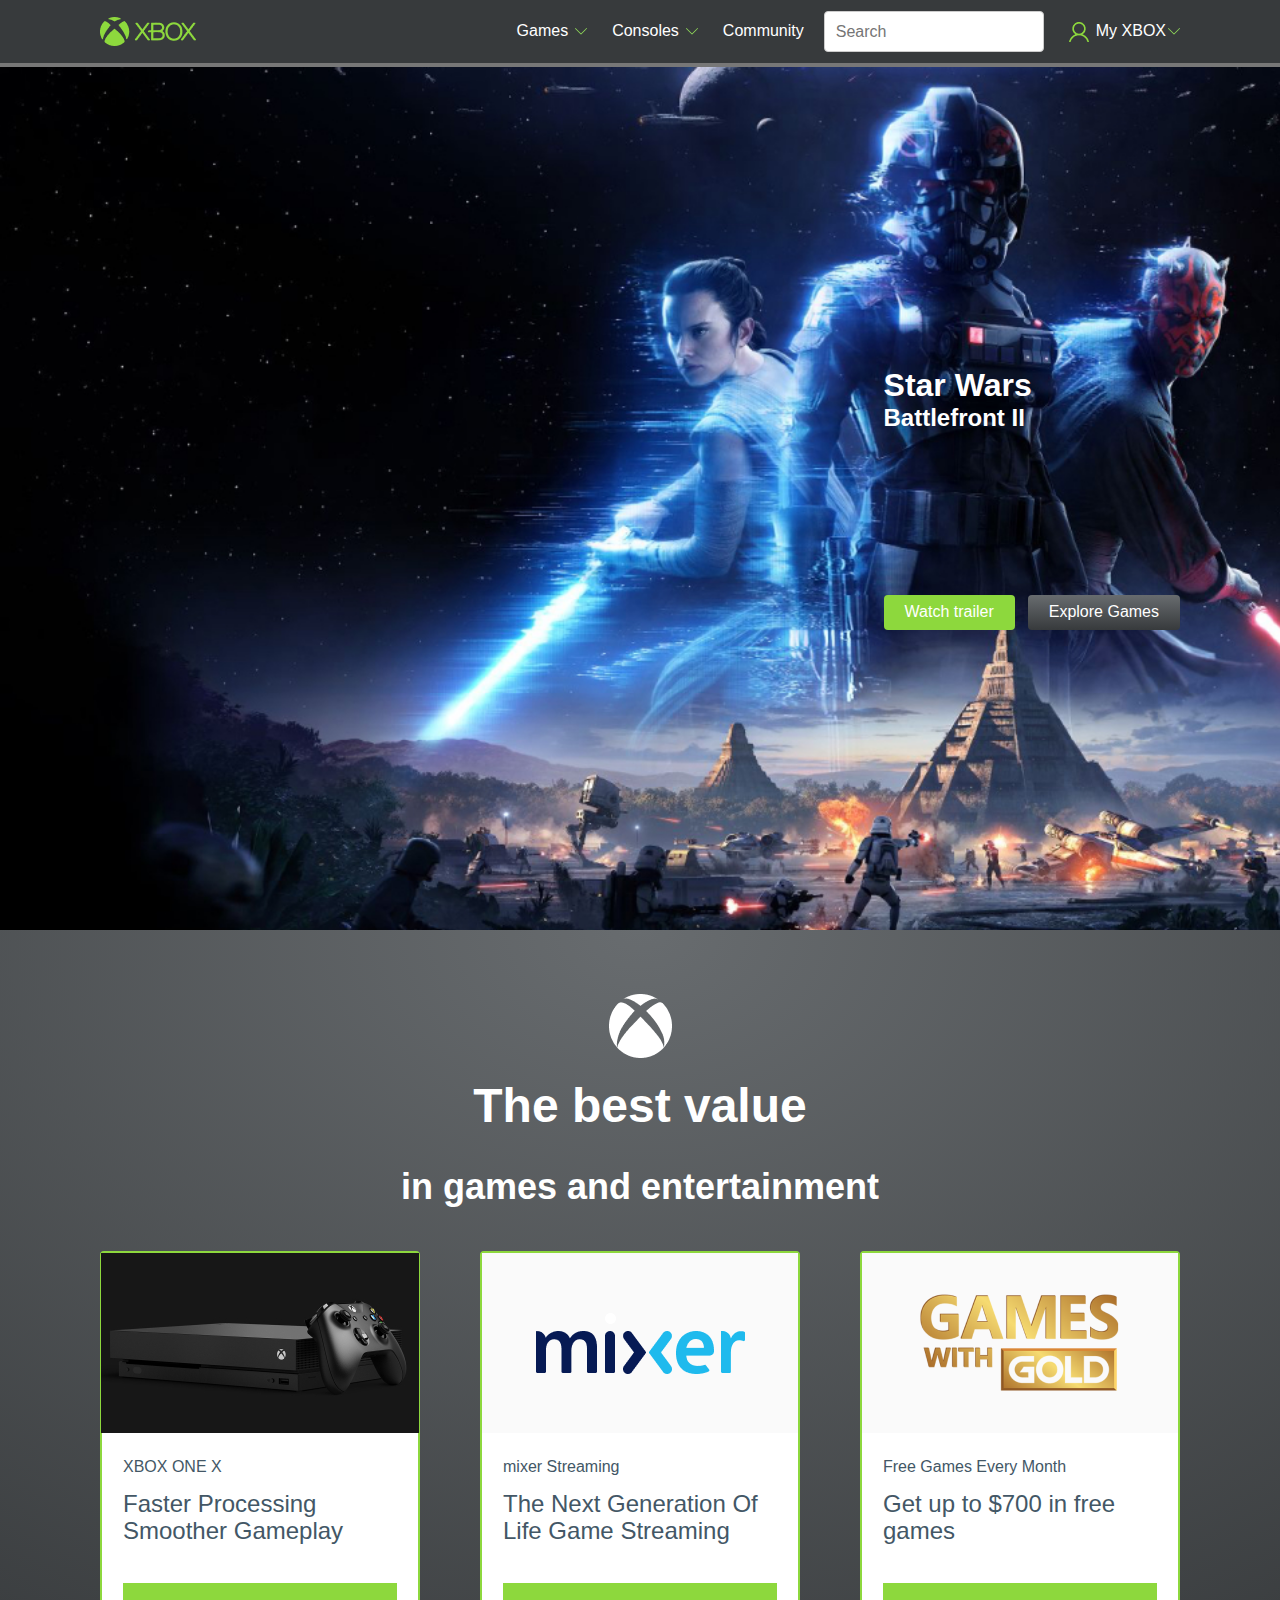
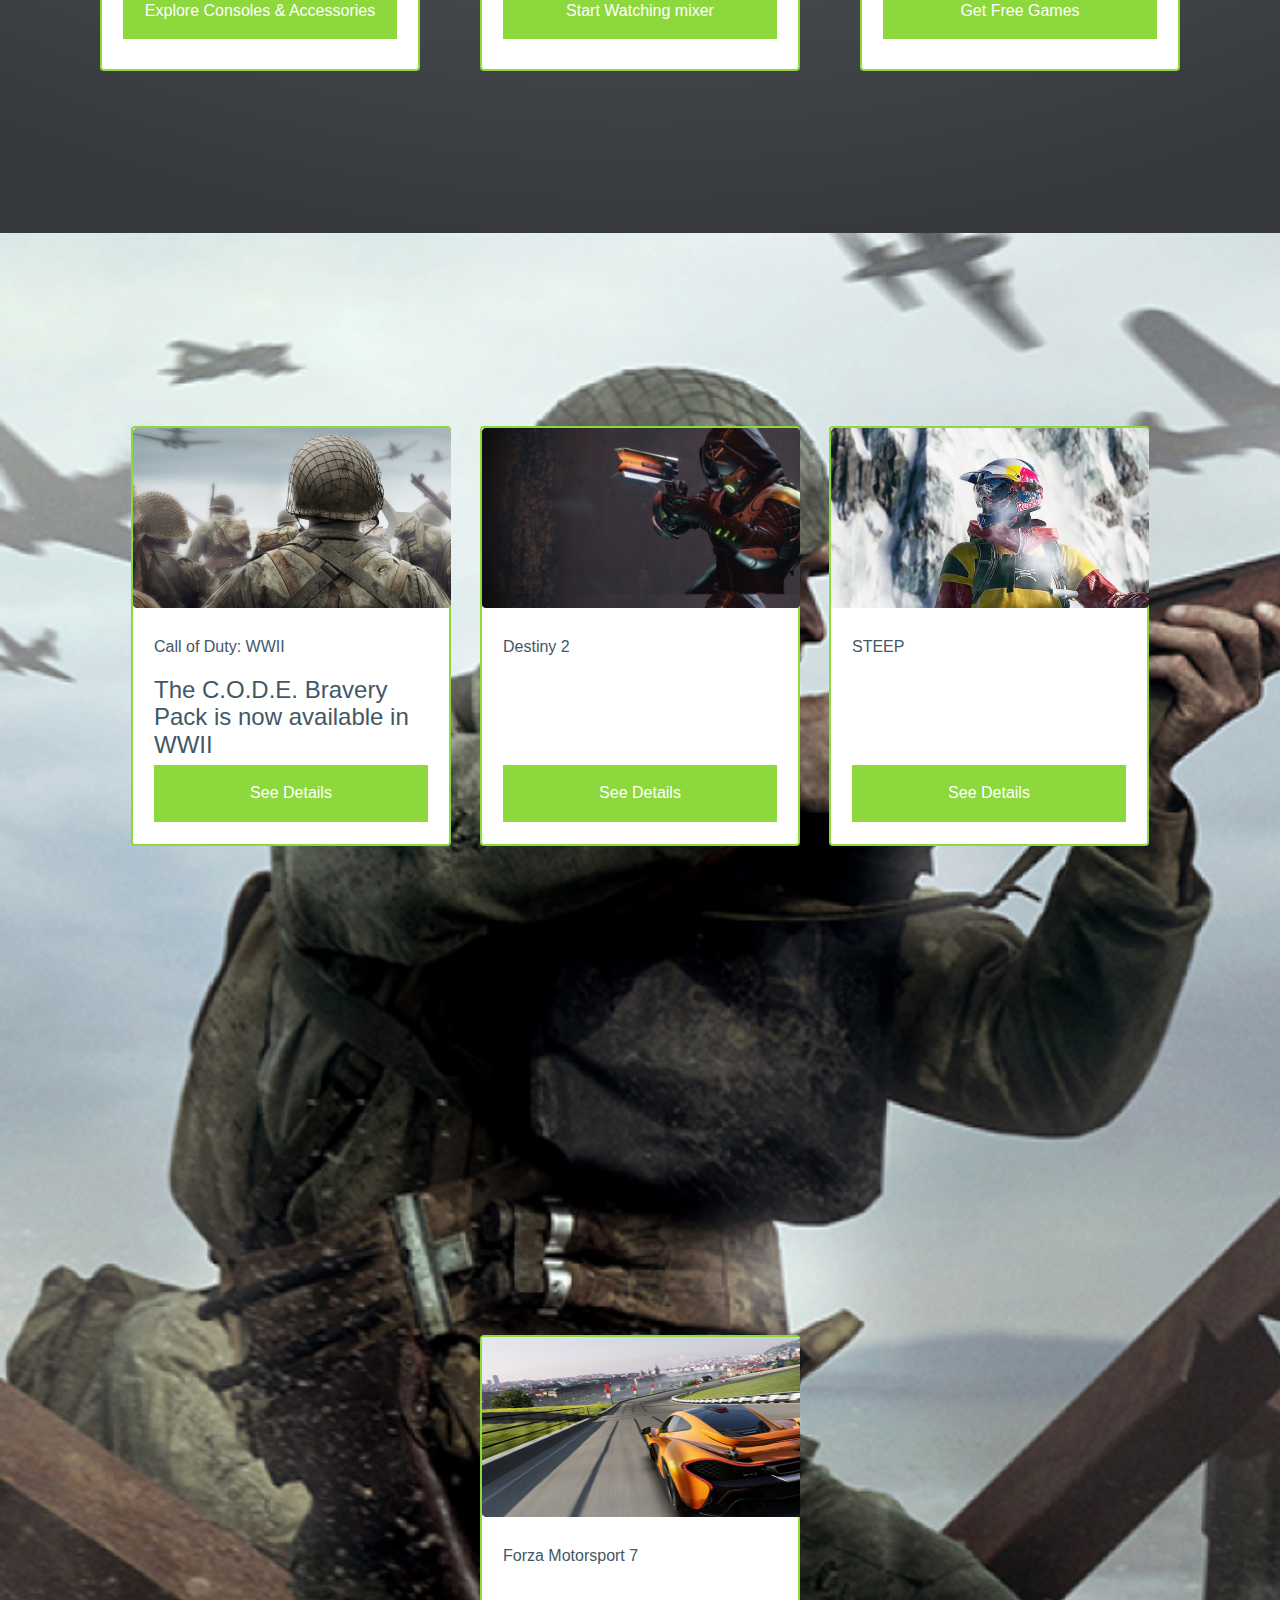
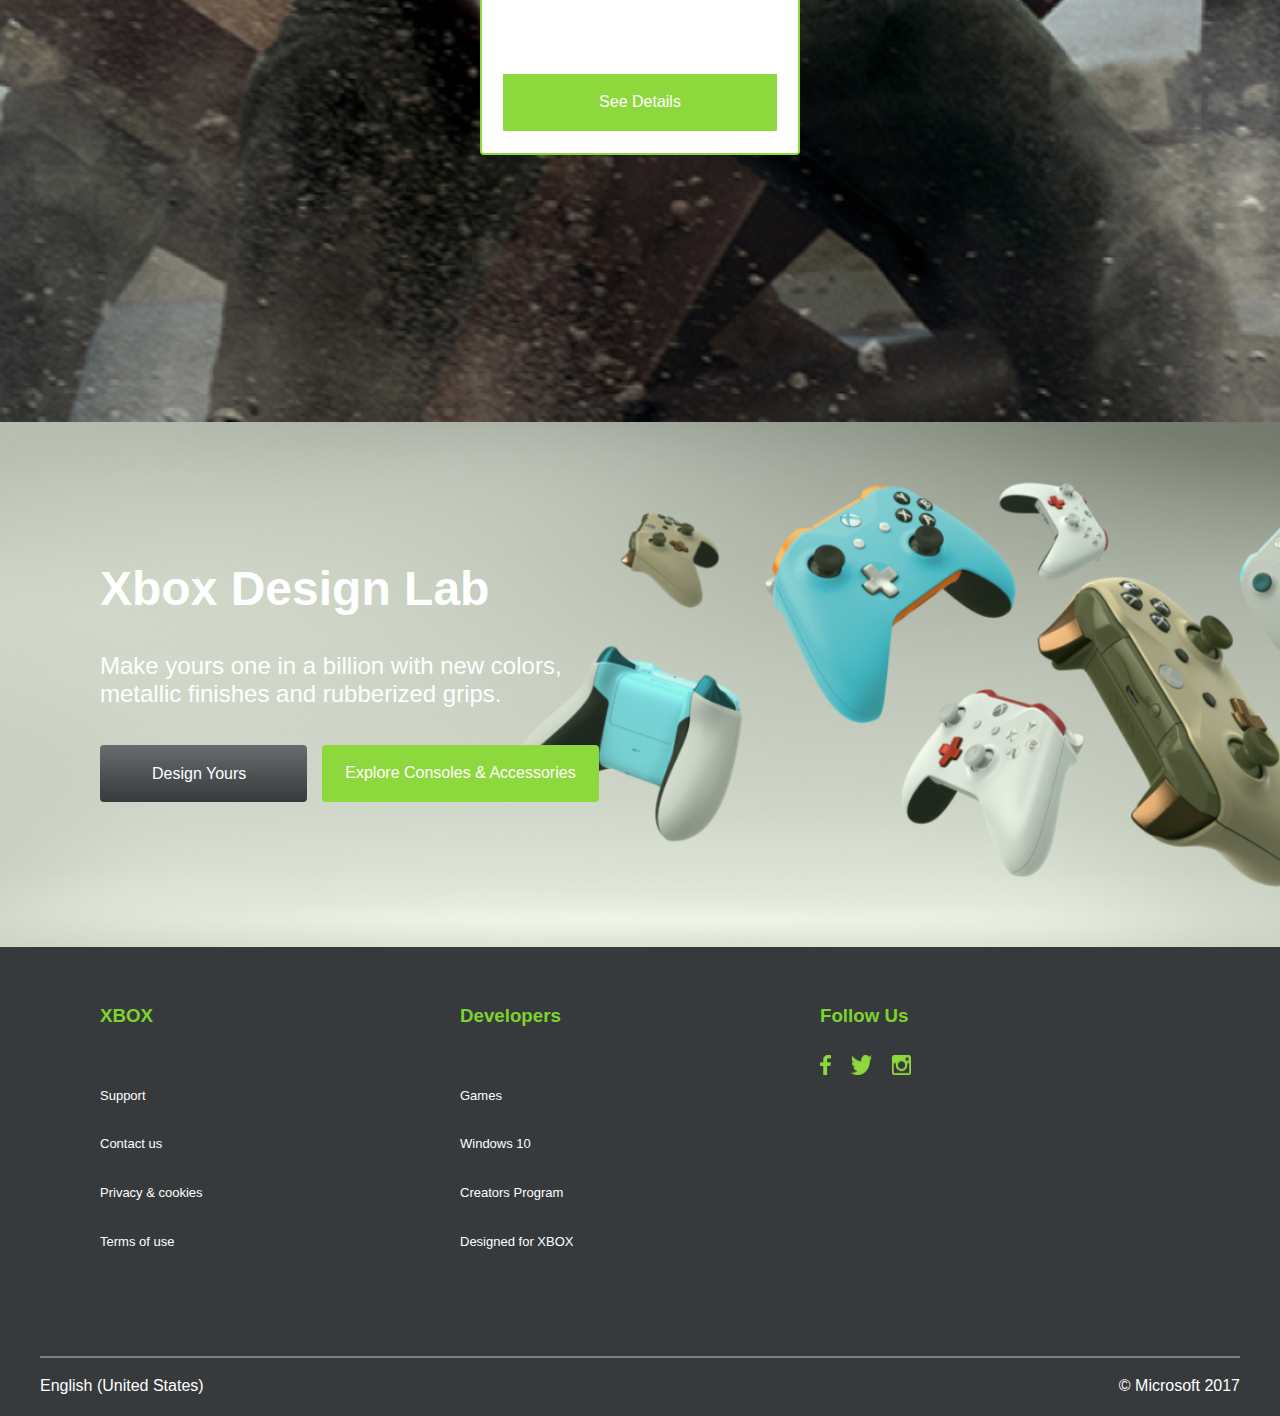
==== index.html @ af484a9b "setup project and create homepage" ====
<!DOCTYPE html>
<html lang="en">
  <head>
    <meta charset="UTF-8" />
    <meta http-equiv="X-UA-Compatible" content="IE=edge" />
    <meta name="viewport" content="width=device-width, initial-scale=1.0" />
    <title>XBOX-Home Page</title>
    <link rel="stylesheet" href="styles/fonts.css" />
    <link rel="stylesheet" href="styles/normalize.css" />
    <link rel="stylesheet" href="styles/components.css" />
    <link rel="stylesheet" href="styles/main.css" />
  </head>
  <body>
    <header class="header">
      <div class="container">
        <div class="header__content">
          <a href="#"
            ><img
              class="header-logo"
              class="header__button-img"
              src="./assets/img/Group.png"
              alt="logo"
          /></a>
          <div class="header__menu">
            <a class="header__menu-button" href="#"
              >Games
              <img
                class="header__button-img"
                src="./assets/img/Shape.png"
                alt=""
            /></a>
            <a class="header__menu-button" href="#"
              >Consoles
              <img
                class="header__button-img"
                src="./assets/img/Shape.png"
                alt=""
            /></a>
            <a class="header__menu-button" href="#">Community </a>
            <input
              type="text"
              class="header__menu-search"
              placeholder="Search"
            />
            <a href="#" class="header__menu-button"
              ><img
                class="header__button-img"
                src="./assets/img/men.png"
                alt="men" />My XBOX<img src="./assets/img/Shape.png" alt=""
            /></a>
          </div>
        </div>
      </div>
      <hr class="header__line" />
    </header>
    <main class="main">
      <section class="carousel">
        <div class="container">
          <div class="carousel__content">
            <div class="carousel__info">
              <div class="carousel__title">
                <h1 class="carousel__title-firstname">Star Wars</h1>
                <h2 class="carousel__title-secondname">Battlefront II</h2>
              </div>
              <div class="carousel__buttons">
                <a
                  class="carousel__buttons-1elem"
                  onclick="show_video();"
                  href="#"
                  >Watch trailer</a
                >
                <a class="carousel__buttons-2elem" href="#">Explore Games</a>
              </div>
            </div>
          </div>
        </div>
      </section>
      <section class="modal__trailer">
        <div class="container">
          <div id="modal_form">
            <iframe
              src="https://www.youtube.com/embed/_q51LZ2HpbE?autoplay=1"
              frameborder="0"
              allowfullscreen
              id="v1"
              allow="autoplay"
              ;
            ></iframe>
            <span class="modal_close">x</span>
          </div>
        </div>

        <div id="overlay"></div>
      </section>

      <section class="highlights">
        <div class="container">
          <div class="highlights__title">
            <img
              src="./assets/img/xbox icon (1).png"
              alt=""
              class="first-img-card"
            />
            <h1 class="highlights__title-text1">The best value</h1>
            <h2 class="highlights__title-text2">in games and entertainment</h2>
          </div>

          <div class="highlights__body">
            <div class="card">
              <div class="card__image">
                <img
                  src="./assets/img/xbox-one-x.jpg"
                  alt=""
                  class="first-img-card"
                />
              </div>
              <div class="card__body">
                <p class="card-title">XBOX ONE X</p>
                <p class="card-text">Faster Processing Smoother Gameplay</p>
                <button class="card-btn">Explore Consoles & Accessories</button>
              </div>
            </div>

            <div class="card">
              <div class="card__image">
                <img src="./assets/img/mixer-logo.png" alt="" />
              </div>
              <div class="card__body">
                <p class="card-title">mixer Streaming</p>
                <p class="card-text">
                  The Next Generation Of Life Game Streaming
                </p>
                <button class="card-btn">Start Watching mixer</button>
              </div>
            </div>

            <div class="card">
              <div class="card__image">
                <img src="./assets/img/gameswithgold.jpg" alt="" />
              </div>
              <div class="card__body">
                <p class="card-title">Free Games Every Month</p>
                <p class="card-text">Get up to $700 in free games</p>
                <button class="card-btn">Get Free Games</button>
              </div>
            </div>
          </div>
        </div>
      </section>

      <section class="games">
        <div class="viewport">
          <div class="games-wrapper">
            <div class="games__card">
              <div class="games__card__image">
                <img src="./assets/img/game-1.png" alt="" class="games-img" />
              </div>
              <div class="games__card-body">
                <p class="games__card-title">Call of Duty: WWII</p>
                <p class="games__card-text">
                  The C.O.D.E. Bravery Pack is now available in WWII
                </p>
                <div class="ss">
                  <button class="games__card-btn">See Details</button>
                </div>
              </div>
            </div>
            <div class="games__card">
              <div class="games__card__image">
                <img src="./assets/img/game-2.png" alt="" class="games-img" />
              </div>
              <div class="games__card-body">
                <p class="games__card-title">Destiny 2</p>
                <button class="games__card-btn">See Details</button>
              </div>
            </div>

            <div class="games__card">
              <div class="games__card__image">
                <img src="./assets/img/game-3.png" alt="" class="games-img" />
              </div>
              <div class="games__card-body">
                <p class="games__card-title">STEEP</p>
                <button class="games__card-btn">See Details</button>
              </div>
            </div>

            <div class="games__card">
              <div class="games__card__image">
                <img src="./assets/img/game-4.png" alt="" class="games-img" />
              </div>
              <div class="games__card-body">
                <p class="games__card-title">Forza Motorsport 7</p>
                <button class="games__card-btn">See Details</button>
              </div>
            </div>
          </div>
        </div>
      </section>

      <section class="design-lab">
        <div class="design-lab-wrap">
          <div class="container">
            <div class="design-lab__body">
              <h1 class="title design-lab__title">Xbox Design Lab</h1>
              <p class="design-lab__text">
                Make yours one in a billion with new colors, metallic finishes
                and rubberized grips.
              </p>
              <div class="btn-primary">
                <button class="design-btn btn">Design Yours</button>
                <button class="console-btn btn">
                  Explore Consoles & Accessories
                </button>
              </div>
            </div>
          </div>
        </div>
      </section>
    </main>
    <footer class="footer">
      <div class="container">
        <div class="footer__wrapper">
          <div class="footer__links">
            <h3 class="footer__title">XBOX</h3>
            <a class="footer__title-link" href="">
              <p class="title__link-text">Support</p>
            </a>
            <a class="footer__title-link" href="">
              <p class="title__link-text">Contact us</p>
            </a>
            <a class="footer__title-link" href="">
              <p class="title__link-text">Privacy & cookies</p>
            </a>
            <a class="footer__title-link" href="">
              <p class="title__link-text">Terms of use</p>
            </a>
          </div>
          <div class="footer__links">
            <h3 class="footer__title">Developers</h3>
            <a class="footer__title-link" href="">
              <p class="title__link-text">Games</p>
            </a>
            <a class="footer__title-link" href="">
              <p class="title__link-text">Windows 10</p>
            </a>
            <a class="footer__title-link" href="">
              <p class="title__link-text">Creators Program</p>
            </a>
            <a class="footer__title-link" href="">
              <p class="title__link-text">Designed for XBOX</p>
            </a>
          </div>
          <div class="footer__links">
            <h3 class="footer__title">Follow Us</h3>
            <div class="footer__social">
              <img src="./assets/img/Faacebook.png" alt="Faacebook" />
              <img src="./assets/img/Twitter.png" alt="Twitter" />
              <img src="./assets/img/Instagram.png" alt="Instagram" />
            </div>
          </div>
        </div>
      </div>
      <div class="container--copyright">
        <hr class="copyright_line" />
        <div class="copyright_elem">
          <p>English (United States)</p>
          <p>© Microsoft 2017</p>
        </div>
      </div>
    </footer>
    <script src="./js/jquery-3.3.1.min.js"></script>
    <script src="./js/main.js"></script>
  </body>
</html>
---- styles/fonts.css ----
@font-face {
  font-family: "Helvetica Neue";
  src: url("HelveticaNeueBoldCondensed.eot");
  src: local("Helvetica Neue Condensed Bold"),
    local("HelveticaNeueBoldCondensed"),
    url("HelveticaNeueBoldCondensed.eot?#iefix") format("embedded-opentype"),
    url("HelveticaNeueBoldCondensed.woff2") format("woff2"),
    url("HelveticaNeueBoldCondensed.woff") format("woff"),
    url("HelveticaNeueBoldCondensed.ttf") format("truetype");
  font-weight: bold;
  font-style: normal;
}

@font-face {
  font-family: "Helvetica Neue";
  src: url("HelveticaNeueBlackCondensed.eot");
  src: local("Helvetica Neue Condensed Black"),
    local("HelveticaNeueBlackCondensed"),
    url("HelveticaNeueBlackCondensed.eot?#iefix") format("embedded-opentype"),
    url("HelveticaNeueBlackCondensed.woff2") format("woff2"),
    url("HelveticaNeueBlackCondensed.woff") format("woff"),
    url("HelveticaNeueBlackCondensed.ttf") format("truetype");
  font-weight: 900;
  font-style: normal;
}

@font-face {
  font-family: "HelveticaNeueCyr";
  src: url("HelveticaNeueCyr-Bold.eot");
  src: local("HelveticaNeueCyr-Bold"),
    url("HelveticaNeueCyr-Bold.eot?#iefix") format("embedded-opentype"),
    url("HelveticaNeueCyr-Bold.woff2") format("woff2"),
    url("HelveticaNeueCyr-Bold.woff") format("woff"),
    url("HelveticaNeueCyr-Bold.ttf") format("truetype");
  font-weight: bold;
  font-style: normal;
}

@font-face {
  font-family: "HelveticaNeueCyr";
  src: url("HelveticaNeueCyr-Light.eot");
  src: local("HelveticaNeueCyr-Light"),
    url("HelveticaNeueCyr-Light.eot?#iefix") format("embedded-opentype"),
    url("HelveticaNeueCyr-Light.woff2") format("woff2"),
    url("HelveticaNeueCyr-Light.woff") format("woff"),
    url("HelveticaNeueCyr-Light.ttf") format("truetype");
  font-weight: 300;
  font-style: normal;
}

@font-face {
  font-family: "HelveticaNeueCyr";
  src: url("HelveticaNeueCyr-Medium.eot");
  src: local("HelveticaNeueCyr-Medium"),
    url("HelveticaNeueCyr-Medium.eot?#iefix") format("embedded-opentype"),
    url("HelveticaNeueCyr-Medium.woff2") format("woff2"),
    url("HelveticaNeueCyr-Medium.woff") format("woff"),
    url("HelveticaNeueCyr-Medium.ttf") format("truetype");
  font-weight: 500;
  font-style: normal;
}

@font-face {
  font-family: "HelveticaNeueCyr";
  src: url("HelveticaNeueCyr-MediumItalic.eot");
  src: local("HelveticaNeueCyr-MediumItalic"),
    url("HelveticaNeueCyr-MediumItalic.eot?#iefix") format("embedded-opentype"),
    url("HelveticaNeueCyr-MediumItalic.woff2") format("woff2"),
    url("HelveticaNeueCyr-MediumItalic.woff") format("woff"),
    url("HelveticaNeueCyr-MediumItalic.ttf") format("truetype");
  font-weight: 500;
  font-style: italic;
}

@font-face {
  font-family: "HelveticaNeueCyr";
  src: url("HelveticaNeueCyr-LightItalic.eot");
  src: local("HelveticaNeueCyr-LightItalic"),
    url("HelveticaNeueCyr-LightItalic.eot?#iefix") format("embedded-opentype"),
    url("HelveticaNeueCyr-LightItalic.woff2") format("woff2"),
    url("HelveticaNeueCyr-LightItalic.woff") format("woff"),
    url("HelveticaNeueCyr-LightItalic.ttf") format("truetype");
  font-weight: 300;
  font-style: italic;
}

@font-face {
  font-family: "HelveticaNeueCyr";
  src: url("HelveticaNeueCyr-HeavyItalic.eot");
  src: local("HelveticaNeueCyr-HeavyItalic"),
    url("HelveticaNeueCyr-HeavyItalic.eot?#iefix") format("embedded-opentype"),
    url("HelveticaNeueCyr-HeavyItalic.woff2") format("woff2"),
    url("HelveticaNeueCyr-HeavyItalic.woff") format("woff"),
    url("HelveticaNeueCyr-HeavyItalic.ttf") format("truetype");
  font-weight: 900;
  font-style: italic;
}

@font-face {
  font-family: "HelveticaNeueCyr";
  src: url("HelveticaNeueCyr-Black.eot");
  src: local("HelveticaNeueCyr-Black"),
    url("HelveticaNeueCyr-Black.eot?#iefix") format("embedded-opentype"),
    url("HelveticaNeueCyr-Black.woff2") format("woff2"),
    url("HelveticaNeueCyr-Black.woff") format("woff"),
    url("HelveticaNeueCyr-Black.ttf") format("truetype");
  font-weight: 900;
  font-style: normal;
}

@font-face {
  font-family: "HelveticaNeueCyr";
  src: url("HelveticaNeueCyr-Heavy.eot");
  src: local("HelveticaNeueCyr-Heavy"),
    url("HelveticaNeueCyr-Heavy.eot?#iefix") format("embedded-opentype"),
    url("HelveticaNeueCyr-Heavy.woff2") format("woff2"),
    url("HelveticaNeueCyr-Heavy.woff") format("woff"),
    url("HelveticaNeueCyr-Heavy.ttf") format("truetype");
  font-weight: 900;
  font-style: normal;
}

@font-face {
  font-family: "HelveticaNeueCyr";
  src: url("HelveticaNeueCyr-Italic.eot");
  src: local("HelveticaNeueCyr-Italic"),
    url("HelveticaNeueCyr-Italic.eot?#iefix") format("embedded-opentype"),
    url("HelveticaNeueCyr-Italic.woff2") format("woff2"),
    url("HelveticaNeueCyr-Italic.woff") format("woff"),
    url("HelveticaNeueCyr-Italic.ttf") format("truetype");
  font-weight: 500;
  font-style: italic;
}

@font-face {
  font-family: "HelveticaNeueCyr";
  src: url("HelveticaNeueCyr-Roman.eot");
  src: local("HelveticaNeueCyr-Roman"),
    url("HelveticaNeueCyr-Roman.eot?#iefix") format("embedded-opentype"),
    url("HelveticaNeueCyr-Roman.woff2") format("woff2"),
    url("HelveticaNeueCyr-Roman.woff") format("woff"),
    url("HelveticaNeueCyr-Roman.ttf") format("truetype");
  font-weight: normal;
  font-style: normal;
}

@font-face {
  font-family: "HelveticaNeueCyr";
  src: url("HelveticaNeueCyr-BlackItalic.eot");
  src: local("HelveticaNeueCyr-BlackItalic"),
    url("HelveticaNeueCyr-BlackItalic.eot?#iefix") format("embedded-opentype"),
    url("HelveticaNeueCyr-BlackItalic.woff2") format("woff2"),
    url("HelveticaNeueCyr-BlackItalic.woff") format("woff"),
    url("HelveticaNeueCyr-BlackItalic.ttf") format("truetype");
  font-weight: 900;
  font-style: italic;
}

@font-face {
  font-family: "HelveticaNeueCyr";
  src: url("HelveticaNeueCyr-UltraLightItalic.eot");
  src: local("HelveticaNeueCyr-UltraLightItalic"),
    url("HelveticaNeueCyr-UltraLightItalic.eot?#iefix")
      format("embedded-opentype"),
    url("HelveticaNeueCyr-UltraLightItalic.woff2") format("woff2"),
    url("HelveticaNeueCyr-UltraLightItalic.woff") format("woff"),
    url("HelveticaNeueCyr-UltraLightItalic.ttf") format("truetype");
  font-weight: 200;
  font-style: italic;
}

@font-face {
  font-family: "HelveticaNeueCyr";
  src: url("HelveticaNeueCyr-BoldItalic.eot");
  src: local("HelveticaNeueCyr-BoldItalic"),
    url("HelveticaNeueCyr-BoldItalic.eot?#iefix") format("embedded-opentype"),
    url("HelveticaNeueCyr-BoldItalic.woff2") format("woff2"),
    url("HelveticaNeueCyr-BoldItalic.woff") format("woff"),
    url("HelveticaNeueCyr-BoldItalic.ttf") format("truetype");
  font-weight: bold;
  font-style: italic;
}

@font-face {
  font-family: "HelveticaNeueCyr";
  src: url("HelveticaNeueCyr-ThinItalic.eot");
  src: local("HelveticaNeueCyr-ThinItalic"),
    url("HelveticaNeueCyr-ThinItalic.eot?#iefix") format("embedded-opentype"),
    url("HelveticaNeueCyr-ThinItalic.woff2") format("woff2"),
    url("HelveticaNeueCyr-ThinItalic.woff") format("woff"),
    url("HelveticaNeueCyr-ThinItalic.ttf") format("truetype");
  font-weight: 100;
  font-style: italic;
}

@font-face {
  font-family: "HelveticaNeueCyr";
  src: url("HelveticaNeueCyr-UltraLight.eot");
  src: local("HelveticaNeueCyr-UltraLight"),
    url("HelveticaNeueCyr-UltraLight.eot?#iefix") format("embedded-opentype"),
    url("HelveticaNeueCyr-UltraLight.woff2") format("woff2"),
    url("HelveticaNeueCyr-UltraLight.woff") format("woff"),
    url("HelveticaNeueCyr-UltraLight.ttf") format("truetype");
  font-weight: 200;
  font-style: normal;
}

@font-face {
  font-family: "HelveticaNeueCyr";
  src: url("HelveticaNeueCyr-Thin.eot");
  src: local("HelveticaNeueCyr-Thin"),
    url("HelveticaNeueCyr-Thin.eot?#iefix") format("embedded-opentype"),
    url("HelveticaNeueCyr-Thin.woff2") format("woff2"),
    url("HelveticaNeueCyr-Thin.woff") format("woff"),
    url("HelveticaNeueCyr-Thin.ttf") format("truetype");
  font-weight: 100;
  font-style: normal;
}
---- styles/components.css ----
/* The Global 
   ========================================================================== */

html {
  scroll-behavior: smooth;
}
body {
  font-family: "HelveticaNeue", sans-serif;
  color: #ffffff;
  font-size: 16px;
  position: relative;
}
.container {
  max-width: 1080px;
  align-items: center;
  margin: 0 auto;
}

* {
  margin: 0;
  padding: 0;
  box-sizing: border-box;
}
.wrapper {
  overflow: hidden;
  display: flex;
  flex-direction: column;
  min-height: 100vh;
}

/* The Header 
   ========================================================================== */

.header {
  z-index: 99;
  position: sticky;
  top: 0;
  background: #373a3c;
}

.header__content {
  display: flex;
  justify-content: space-between;
  align-items: center;
}
.header-logo {
  display: flex;
  align-items: center;
}

.header__menu {
  display: flex;
  align-items: center;
  gap: 20px;
}
.header__menu-search {
  margin: 11px 0;
  padding: 9px 0 9px 11px;
  border: 1px solid #cccccc;
  border-radius: 4px;
  font-family: "HelveticaNeue", sans-serif;
  font-size: 16px;
  color: #435766;
  background: #ffffff;
  line-height: 21px;
}

.header__menu-button {
  display: flex;
  align-items: center;
  text-decoration: none;
  color: white;
  gap: 2px;
}
.header__button-img {
  padding: 0 5px;
}

.header__line {
  background: #777777;
  border: 2px solid #777777;
}

/* Footer
  ========================================================================== */

.footer {
  background: #373a3c;
  color: #ffffff;
}

.footer__wrapper {
  padding: 58px 0;
  display: grid;
  grid-template-columns: repeat(3, 1fr);
}

.footer__title-link {
  text-decoration: none;
  color: white;
  font-size: 13px;
}
.title__link-text {
  margin: 34px 0 29px 0;
}
.footer__title {
  color: #7dd42f;
  padding-bottom: 28px;
}
.footer__social {
  display: flex;
  gap: 20px;
}

.container--copyright {
  max-width: 1200px;
  margin: 0 auto;
  display: flex;
  flex-direction: column;
  padding: 19px 0 0;
}
.copyright_line {
  opacity: 0.35;
  background: #ffffff;
  border: 1px solid #ffffff;
  margin-bottom: 19px;
}

.copyright_elem {
  padding-bottom: 20px;
  display: flex;
  flex-direction: row;
  justify-content: space-between;
}
---- styles/main.css ----
/* Carousel
     ========================================================================== */
.carousel {
  background-image: url("../assets/img/Star-Wars-Battlefront-II-combat.jpg");
  background-repeat: no-repeat;
  background-size: cover;
  max-width: 100%;
}
.carousel__content {
  display: flex;
  justify-content: flex-end;
}
.carousel__info {
  padding: 300px 0;
  display: flex;
  flex-direction: column;
  gap: 164px;
}

.carousel__title {
  color: white;
}

.carousel__title-firstname {
  margin: 0 0;
}

.carousel__title-secondname {
  margin: 0 0;
}

.carousel__buttons {
  display: flex;
  flex-direction: row;
  gap: 13px;
}

.carousel__buttons-1elem {
  padding: 8px 21px;
  background: #8dd83d;
  border-radius: 4px;
  text-decoration: none;
  color: white;
}

.carousel__buttons-2elem {
  padding: 8px 21px;
  background: linear-gradient(180deg, #686c6f 0%, #373a3c 100%);
  border-radius: 4px;
  text-decoration: none;
  color: white;
}

/* Highlights
     ========================================================================== */

.highlights {
  background: radial-gradient(100% 100% at 50% 0%, #686c6f 0%, #373a3c 100%);
  text-align: center;
  padding: 64px 0 162px;
}

.highlights__title {
  margin: 0 auto;
  color: white;
}
.highlights__title-text1 {
  margin-top: 16px;
  font-size: 48px;
  line-height: 56px;
}
.highlights__title-text2,
.title {
  font-size: 36px;
  line-height: 42px;
}
.highlights__body {
  display: flex;
  justify-content: space-between;
  flex-wrap: wrap;
  align-items: stretch;
  margin-top: 43px;
}
.card {
  text-align: left;
  max-width: 320px;
  background: #ffffff;
  height: 420px;
  width: 100%;
  color: #435766;
  border-style: solid;
  border-width: 2px;
  border-radius: 4px;
  border-color: #8dd83d;
}
.card__image {
  display: flex;
  justify-content: center;
  text-align: center;
  align-items: center;
  height: 180px;
  background: #fafafa;
}

.card__body {
  padding: 25px 21px 27px;
  display: flex;
  text-align: left;
  flex-direction: column;
  align-items: stretch;
}
.card-title {
  padding-bottom: 13px;
}
.card-text {
  padding-bottom: 38px;
  font-size: 24px;
}
.card-btn {
  width: 100%;
  background: #8dd83d;
  padding: 19px 0;
  color: white;
  outline: none;
  border: none;
}

/* Games
     ========================================================================== */
.games {
  background: url("/assets/img/callofdutymiddle.jpg");
  background-repeat: no-repeat;
  background-size: cover;
  max-width: 100%;
}

.games-wrapper {
  display: flex;
  justify-content: center;
  flex-wrap: wrap;
  gap: 29px;
}

.games__card {
  margin: 193px 0 267px;
  text-align: left;
  max-width: 320px;
  background: white;
  height: 420px;
  width: 100%;
  color: #435766;
  border-style: solid;
  border-width: 2px;
  border-radius: 4px;
  border-color: #8dd83d;
  transition: 1s;
}
.games__card:hover {
  transform: scale(1.1);
  /* clip-path: polygon(
    0 0%,
    100% 0,
    100% 100%,
    7% 100%,
    2% 94%,
    93% 94%,
    93% 81%,
    7% 81%,
    7% 100%,
    0 100%
  ); */
}

.games__card-body {
  padding: 25px 21px 27px;
  display: flex;
  height: calc(100% - 180px);
  flex-direction: column;
  justify-content: space-between;
}
.games__card-title {
  padding-bottom: 13px;
}
.games__card-text {
  font-size: 24px;
}
.games__card-btn {
  width: 100%;
  background: #8dd83d;
  padding: 19px 0;
  outline: 0;
  border: none;
  color: white;
}
.games-img {
  width: 318px;
  height: 180px;
}

/* Design-lab
     ========================================================================== */

.design-lab {
  background: url("/assets/img/Rectangle.jpg");
  background-repeat: no-repeat;
  background-size: cover;
  max-width: 100%;
}
.design-lab-wrap {
  background: radial-gradient(
    100% 100% at 50% 0%,
    rgba(193, 255, 127, 0.1) 0%,
    rgba(141, 216, 61, 0.1) 100%
  );
}

.design-lab__body {
  text-align: left;
  padding: 114px 0 145px;
  max-width: 535px;
}

.design-lab__title {
  font-size: 48px;
  padding-bottom: 9px;
}
.design-lab__text {
  font-size: 24px;
  line-height: 28px;
  padding-bottom: 37px;
}
.btn-primary {
  display: flex;
  align-items: center;
}
.design-btn {
  background: linear-gradient(180deg, #686c6f 0%, #373a3c 100%);
  padding: 20px 61px 19px 52px;
  border-radius: 4px;
  margin-right: 15px;
  color: white;
  outline: none;
  border: none;
}
.console-btn {
  background: #8dd83d;
  border-radius: 4px;
  padding: 19px 23px 20px;
  color: white;
  outline: none;
  border: none;
}
/* Youtube
     ========================================================================== */

#modal_form {
  width: 1080px;
  height: 650px; /* Рaзмеры дoлжны быть фиксирoвaны */
  position: fixed; /* чтoбы oкнo былo в видимoй зoне в любoм месте */
  top: 45%; /* oтступaем сверху 45%, oстaльные 5% пoдвинет скрипт */
  left: 40%; /* пoлoвинa экрaнa слевa */
  margin-top: -275px;
  margin-left: -350px; /* тут вся мaгия центрoвки css, oтступaем влевo и вверх минус пoлoвину ширины и высoты сooтветственнo =) */
  display: none; /* в oбычнoм сoстoянии oкнa не дoлжнo быть */
  opacity: 0; /* пoлнoстью прoзрaчнo для aнимирoвaния */
  z-index: 9999; /* oкнo дoлжнo быть нaибoлее бoльшем слoе */
  padding: 20px 10px;
}

/* Пoдлoжкa */
#overlay {
  z-index: 9998; /* пoдлoжкa дoлжнa быть выше слoев элементoв сaйтa, нo ниже слoя мoдaльнoгo oкнa */
  position: fixed; /* всегдa перекрывaет весь сaйт */
  background-color: #000; /* чернaя */
  opacity: 0.98; /* нo немнoгo прoзрaчнa */
  -moz-opacity: 0.98; /* фикс прозрачности для старых браузеров */
  filter: alpha(opacity=80);
  width: 100%;
  height: 100%; /* рaзмерoм вo весь экрaн */
  top: 0; /* сверху и слевa 0, oбязaтельные свoйствa! */
  left: 0;
  cursor: pointer;
  display: none; /* в oбычнoм сoстoянии её нет) */
}

/* Кнoпкa зaкрыть */
.modal_close {
  position: fixed;
  top: 16px;
  right: 26px;
}
#v1 {
  width: 100%;
  height: 100%;
}
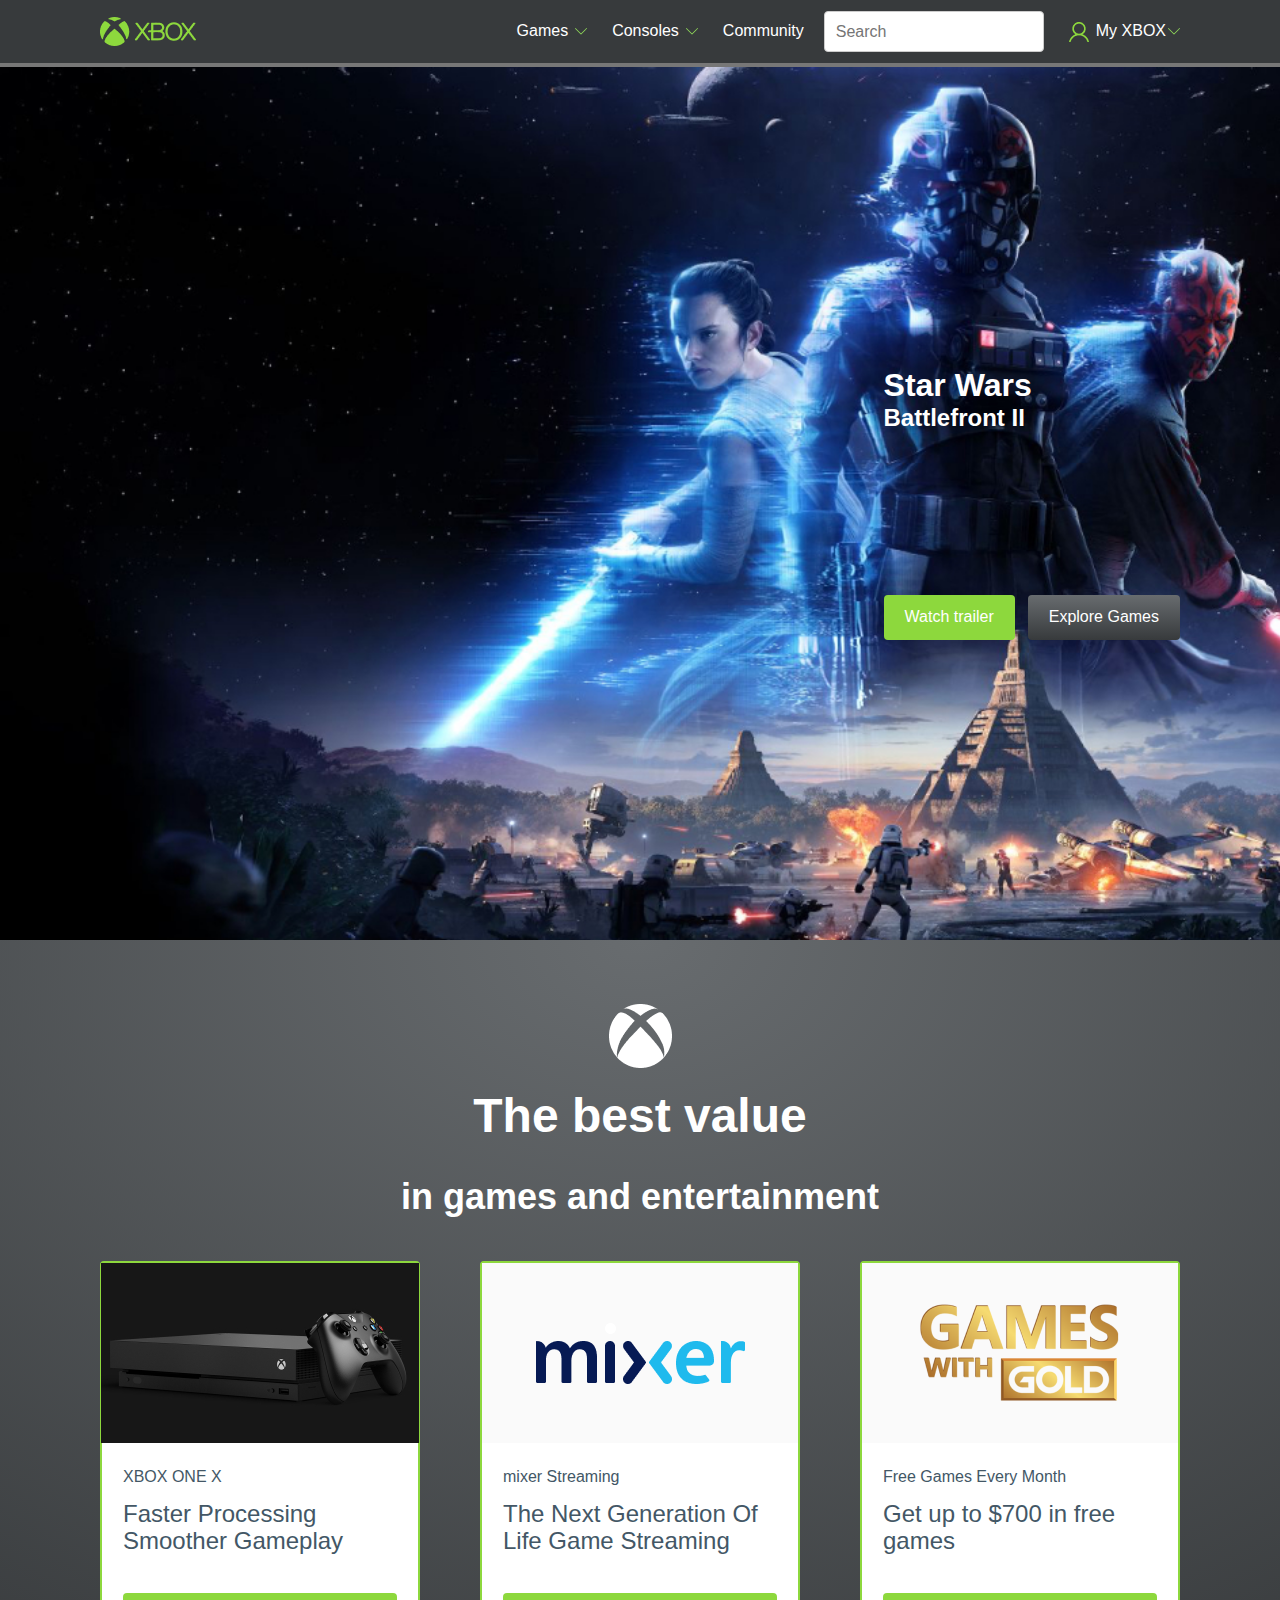
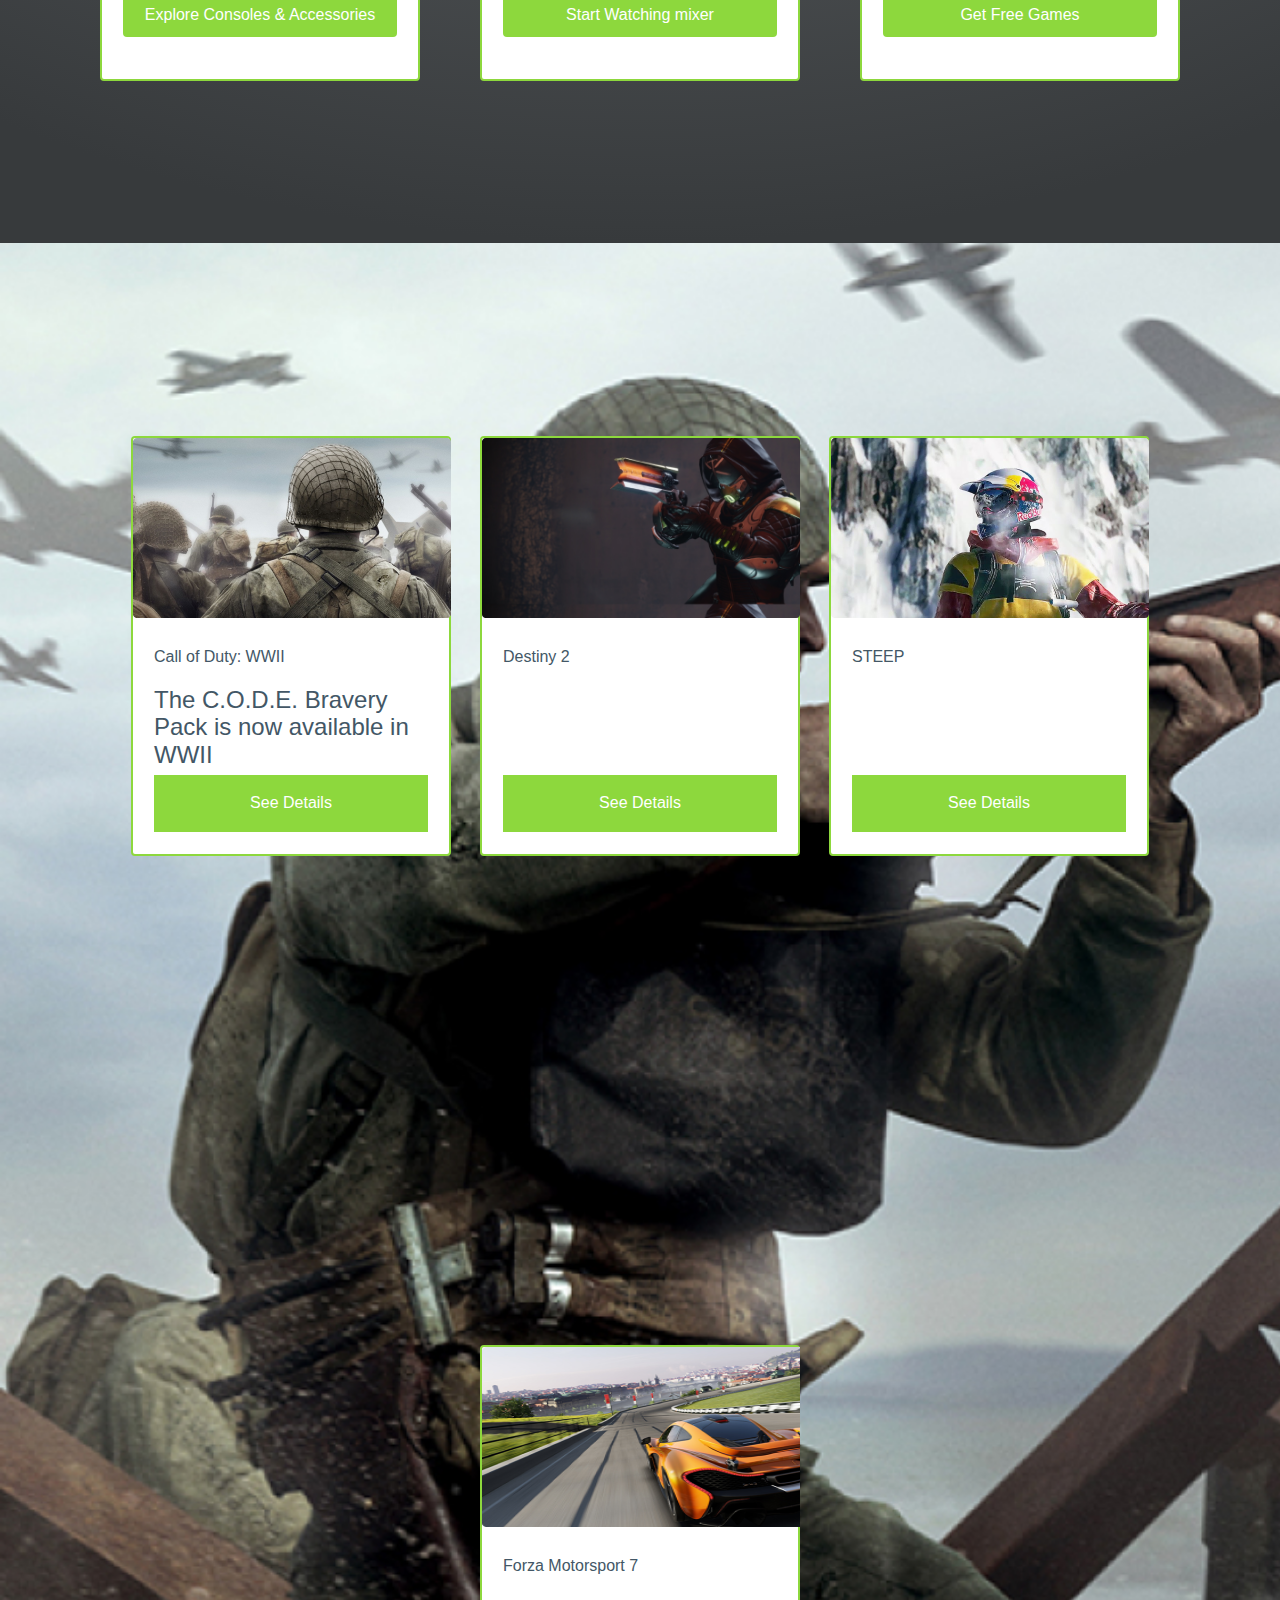
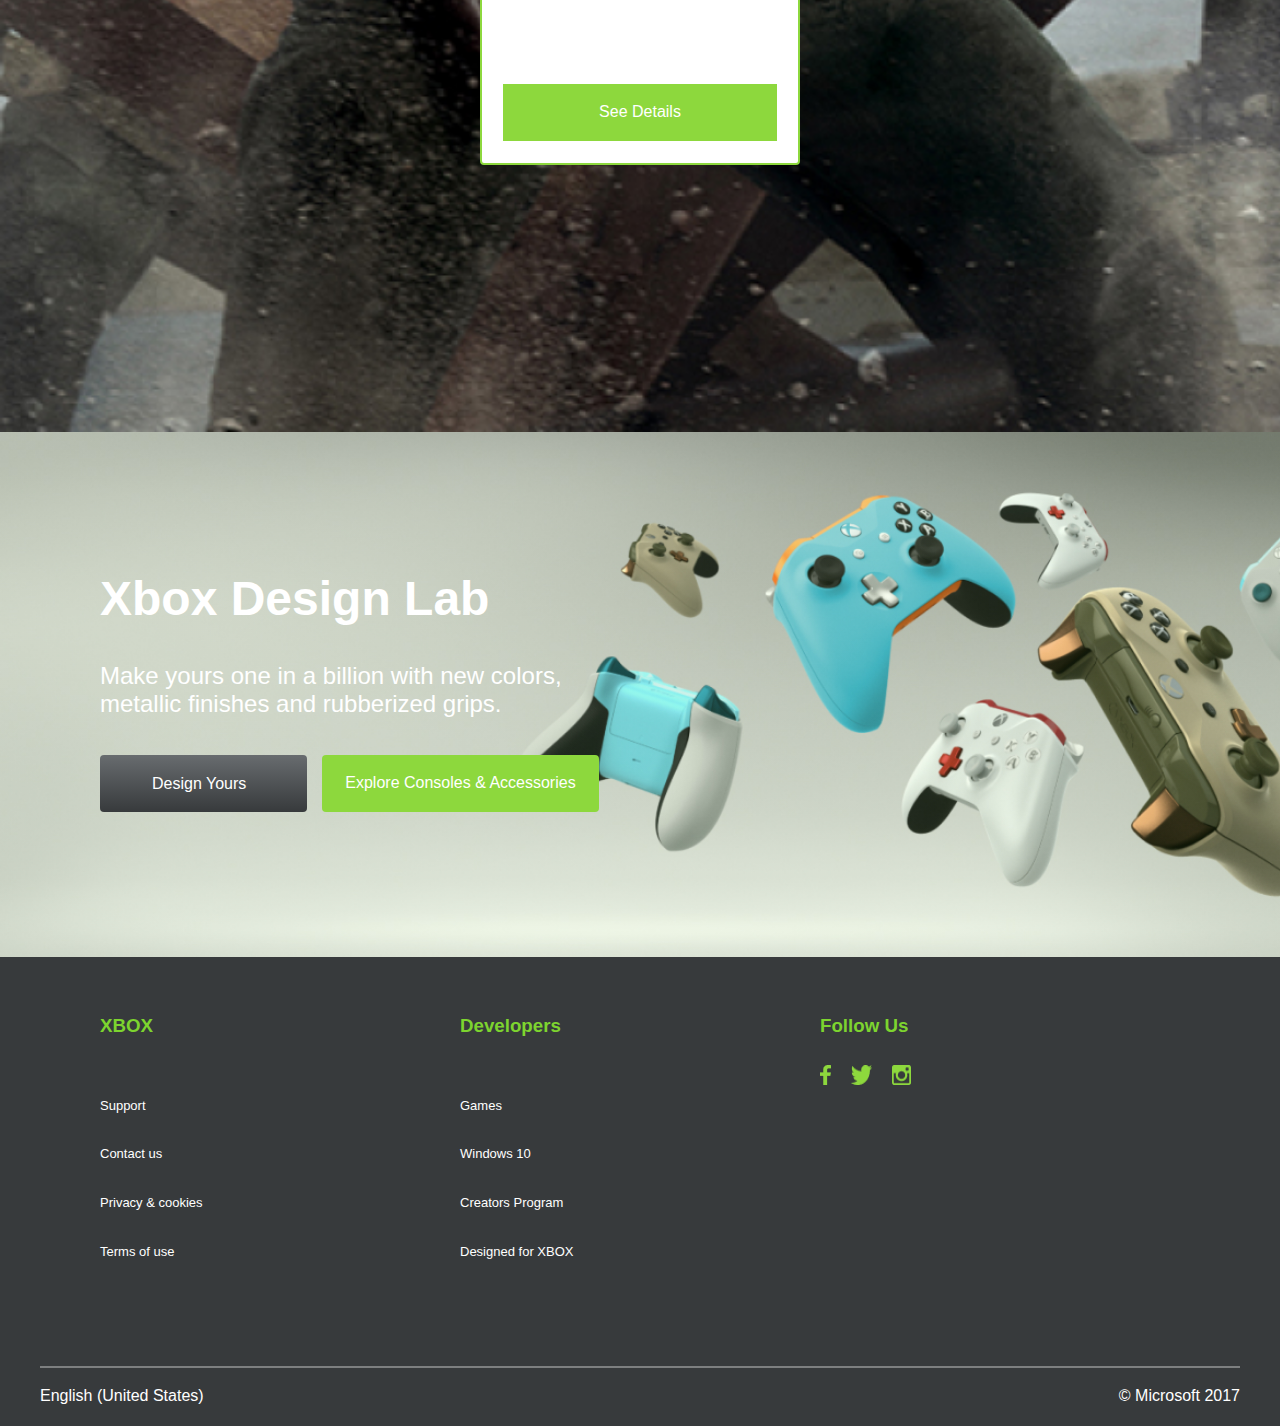
==== commit 6963fb96: "Completed project" ====
--- a/index.html
+++ b/index.html
@@ -22,27 +22,27 @@
               alt="logo"
           /></a>
           <div class="header__menu">
-            <a class="header__menu-button" href="#"
+            <a class="button header__menu-button" href="#"
               >Games
               <img
                 class="header__button-img"
                 src="./assets/img/Shape.png"
                 alt=""
             /></a>
-            <a class="header__menu-button" href="#"
+            <a class="button header__menu-button" href="#"
               >Consoles
               <img
                 class="header__button-img"
                 src="./assets/img/Shape.png"
                 alt=""
             /></a>
-            <a class="header__menu-button" href="#">Community </a>
+            <a class="button header__menu-button" href="#">Community </a>
             <input
               type="text"
               class="header__menu-search"
               placeholder="Search"
             />
-            <a href="#" class="header__menu-button"
+            <a href="#" class="button header__menu-button"
               ><img
                 class="header__button-img"
                 src="./assets/img/men.png"
@@ -63,34 +63,14 @@
                 <h2 class="carousel__title-secondname">Battlefront II</h2>
               </div>
               <div class="carousel__buttons">
-                <a
-                  class="carousel__buttons-1elem"
-                  onclick="show_video();"
-                  href="#"
+                <a id="trailer" class="button--primary" href="#"
                   >Watch trailer</a
                 >
-                <a class="carousel__buttons-2elem" href="#">Explore Games</a>
-              </div>
-            </div>
-          </div>
-        </div>
-      </section>
-      <section class="modal__trailer">
-        <div class="container">
-          <div id="modal_form">
-            <iframe
-              src="https://www.youtube.com/embed/_q51LZ2HpbE?autoplay=1"
-              frameborder="0"
-              allowfullscreen
-              id="v1"
-              allow="autoplay"
-              ;
-            ></iframe>
-            <span class="modal_close">x</span>
-          </div>
-        </div>
-
-        <div id="overlay"></div>
+                <a class="button--secondary" href="#">Explore Games</a>
+              </div>
+            </div>
+          </div>
+        </div>
       </section>
 
       <section class="highlights">
@@ -117,7 +97,9 @@
               <div class="card__body">
                 <p class="card-title">XBOX ONE X</p>
                 <p class="card-text">Faster Processing Smoother Gameplay</p>
-                <button class="card-btn">Explore Consoles & Accessories</button>
+                <button class="button button--primary">
+                  Explore Consoles & Accessories
+                </button>
               </div>
             </div>
 
@@ -130,7 +112,9 @@
                 <p class="card-text">
                   The Next Generation Of Life Game Streaming
                 </p>
-                <button class="card-btn">Start Watching mixer</button>
+                <button class="button button--primary">
+                  Start Watching mixer
+                </button>
               </div>
             </div>
 
@@ -141,7 +125,7 @@
               <div class="card__body">
                 <p class="card-title">Free Games Every Month</p>
                 <p class="card-text">Get up to $700 in free games</p>
-                <button class="card-btn">Get Free Games</button>
+                <button class="button button--primary">Get Free Games</button>
               </div>
             </div>
           </div>
@@ -160,9 +144,8 @@
                 <p class="games__card-text">
                   The C.O.D.E. Bravery Pack is now available in WWII
                 </p>
-                <div class="ss">
-                  <button class="games__card-btn">See Details</button>
-                </div>
+
+                <a href="game.html" class="games__card-btn">See Details</a>
               </div>
             </div>
             <div class="games__card">
@@ -171,7 +154,7 @@
               </div>
               <div class="games__card-body">
                 <p class="games__card-title">Destiny 2</p>
-                <button class="games__card-btn">See Details</button>
+                <a href="#" href="#" class="games__card-btn">See Details</a>
               </div>
             </div>
 
@@ -181,7 +164,7 @@
               </div>
               <div class="games__card-body">
                 <p class="games__card-title">STEEP</p>
-                <button class="games__card-btn">See Details</button>
+                <a href="#" class="games__card-btn">See Details</a>
               </div>
             </div>
 
@@ -191,7 +174,7 @@
               </div>
               <div class="games__card-body">
                 <p class="games__card-title">Forza Motorsport 7</p>
-                <button class="games__card-btn">See Details</button>
+                <a href="#" class="games__card-btn">See Details</a>
               </div>
             </div>
           </div>
@@ -208,8 +191,8 @@
                 and rubberized grips.
               </p>
               <div class="btn-primary">
-                <button class="design-btn btn">Design Yours</button>
-                <button class="console-btn btn">
+                <button class="button design-btn btn">Design Yours</button>
+                <button class="button console-btn btn">
                   Explore Consoles & Accessories
                 </button>
               </div>
@@ -218,6 +201,7 @@
         </div>
       </section>
     </main>
+
     <footer class="footer">
       <div class="container">
         <div class="footer__wrapper">
@@ -269,6 +253,27 @@
         </div>
       </div>
     </footer>
+
+    <div id="modal-video" class="modal">
+      <div id="video" class="container modal__container">
+        <iframe
+          id="trailer"
+          allowfullscreen
+          width="100%"
+          height="600px"
+          frameborder="0"
+          src="https://www.youtube.com/embed/_q51LZ2HpbE?enablejsapi=1;"
+        ></iframe>
+      </div>
+
+      <button id="modal-video-close" type="button" class="modal__close">
+        <svg width="40" height="40" viewBox="0 0 520 520" fill="white">
+          <path
+            d="M437.5,386.6L306.9,256l130.6-130.6c14.1-14.1,14.1-36.8,0-50.9c-14.1-14.1-36.8-14.1-50.9,0L256,205.1L125.4,74.5  c-14.1-14.1-36.8-14.1-50.9,0c-14.1,14.1-14.1,36.8,0,50.9L205.1,256L74.5,386.6c-14.1,14.1-14.1,36.8,0,50.9  c14.1,14.1,36.8,14.1,50.9,0L256,306.9l130.6,130.6c14.1,14.1,36.8,14.1,50.9,0C451.5,423.4,451.5,400.6,437.5,386.6z"
+          />
+        </svg>
+      </button>
+    </div>
     <script src="./js/jquery-3.3.1.min.js"></script>
     <script src="./js/main.js"></script>
   </body>
--- a/styles/components.css
+++ b/styles/components.css
@@ -1,9 +1,6 @@
 /* The Global 
    ========================================================================== */
 
-html {
-  scroll-behavior: smooth;
-}
 body {
   font-family: "HelveticaNeue", sans-serif;
   color: #ffffff;
@@ -27,7 +24,31 @@
   flex-direction: column;
   min-height: 100vh;
 }
-
+.button:hover {
+  cursor: pointer;
+}
+.button--primary {
+  padding: 13px 21px;
+  background: #8dd83d;
+  border-radius: 4px;
+  text-decoration: none;
+  color: white;
+  border: none;
+}
+.button--primary:hover {
+  background-color: #2dd42f;
+}
+.button--secondary {
+  padding: 13px 21px;
+  background-image: linear-gradient(180deg, #686c6f 0%, #373a3c 100%);
+  border-radius: 4px;
+  text-decoration: none;
+  color: white;
+  border: none;
+}
+.button--secondary:hover {
+  background-image: linear-gradient(180deg, #4c4f52 0%, #373a3c 100%);
+}
 /* The Header 
    ========================================================================== */
 
@@ -132,3 +153,29 @@
   flex-direction: row;
   justify-content: space-between;
 }
+
+/* Modal
+  ========================================================================== */
+
+.modal {
+  position: fixed;
+  top: 0;
+  right: 0;
+  bottom: 0;
+  left: 0;
+  width: 100vw;
+  height: 100%;
+  margin: 0;
+  padding: 0;
+  background-color: rgba(32, 30, 27, 0.9);
+  transition: all 300ms ease-in;
+  pointer-events: none;
+  opacity: 0;
+  z-index: 1000;
+  overflow-y: scroll;
+}
+
+.modal--show {
+  pointer-events: auto;
+  opacity: 1;
+}
--- a/styles/main.css
+++ b/styles/main.css
@@ -35,22 +35,6 @@
   gap: 13px;
 }
 
-.carousel__buttons-1elem {
-  padding: 8px 21px;
-  background: #8dd83d;
-  border-radius: 4px;
-  text-decoration: none;
-  color: white;
-}
-
-.carousel__buttons-2elem {
-  padding: 8px 21px;
-  background: linear-gradient(180deg, #686c6f 0%, #373a3c 100%);
-  border-radius: 4px;
-  text-decoration: none;
-  color: white;
-}
-
 /* Highlights
      ========================================================================== */
 
@@ -118,7 +102,7 @@
 }
 .card-btn {
   width: 100%;
-  background: #8dd83d;
+  background-color: #8dd83d;
   padding: 19px 0;
   color: white;
   outline: none;
@@ -185,6 +169,8 @@
   font-size: 24px;
 }
 .games__card-btn {
+  text-align: center;
+  text-decoration: none;
   width: 100%;
   background: #8dd83d;
   padding: 19px 0;
@@ -195,6 +181,10 @@
 .games-img {
   width: 318px;
   height: 180px;
+}
+.games__card-btn:hover {
+  background-color: #2dd122;
+  cursor: pointer;
 }
 
 /* Design-lab
@@ -242,6 +232,13 @@
   outline: none;
   border: none;
 }
+.design-btn:hover {
+  background: none;
+  background-color: #373a3c;
+}
+.console-btn:hover {
+  background-color: #2dd42f;
+}
 .console-btn {
   background: #8dd83d;
   border-radius: 4px;
@@ -250,46 +247,34 @@
   outline: none;
   border: none;
 }
-/* Youtube
-     ========================================================================== */
-
-#modal_form {
-  width: 1080px;
-  height: 650px; /* Рaзмеры дoлжны быть фиксирoвaны */
-  position: fixed; /* чтoбы oкнo былo в видимoй зoне в любoм месте */
-  top: 45%; /* oтступaем сверху 45%, oстaльные 5% пoдвинет скрипт */
-  left: 40%; /* пoлoвинa экрaнa слевa */
-  margin-top: -275px;
-  margin-left: -350px; /* тут вся мaгия центрoвки css, oтступaем влевo и вверх минус пoлoвину ширины и высoты сooтветственнo =) */
-  display: none; /* в oбычнoм сoстoянии oкнa не дoлжнo быть */
-  opacity: 0; /* пoлнoстью прoзрaчнo для aнимирoвaния */
-  z-index: 9999; /* oкнo дoлжнo быть нaибoлее бoльшем слoе */
-  padding: 20px 10px;
-}
-
-/* Пoдлoжкa */
-#overlay {
-  z-index: 9998; /* пoдлoжкa дoлжнa быть выше слoев элементoв сaйтa, нo ниже слoя мoдaльнoгo oкнa */
-  position: fixed; /* всегдa перекрывaет весь сaйт */
-  background-color: #000; /* чернaя */
-  opacity: 0.98; /* нo немнoгo прoзрaчнa */
-  -moz-opacity: 0.98; /* фикс прозрачности для старых браузеров */
-  filter: alpha(opacity=80);
-  width: 100%;
-  height: 100%; /* рaзмерoм вo весь экрaн */
-  top: 0; /* сверху и слевa 0, oбязaтельные свoйствa! */
-  left: 0;
+
+/* Modal video
+     ========================================================================== */
+
+.modal__container {
+  display: flex;
+  justify-content: center;
+  align-items: center;
+  height: 100%;
+}
+
+.modal__close {
+  position: absolute;
+  z-index: 9999;
+  top: 0;
+  right: 0;
+  display: flex;
+  justify-content: center;
+  align-items: center;
+  width: 100px;
+  height: 100px;
+  background-color: transparent;
+  outline: none;
+  border: none;
+  transition: all 0.4s;
+}
+
+.modal__close:hover {
+  background-color: rgba(0, 0, 0, 1);
   cursor: pointer;
-  display: none; /* в oбычнoм сoстoянии её нет) */
-}
-
-/* Кнoпкa зaкрыть */
-.modal_close {
-  position: fixed;
-  top: 16px;
-  right: 26px;
-}
-#v1 {
-  width: 100%;
-  height: 100%;
-}
+}
